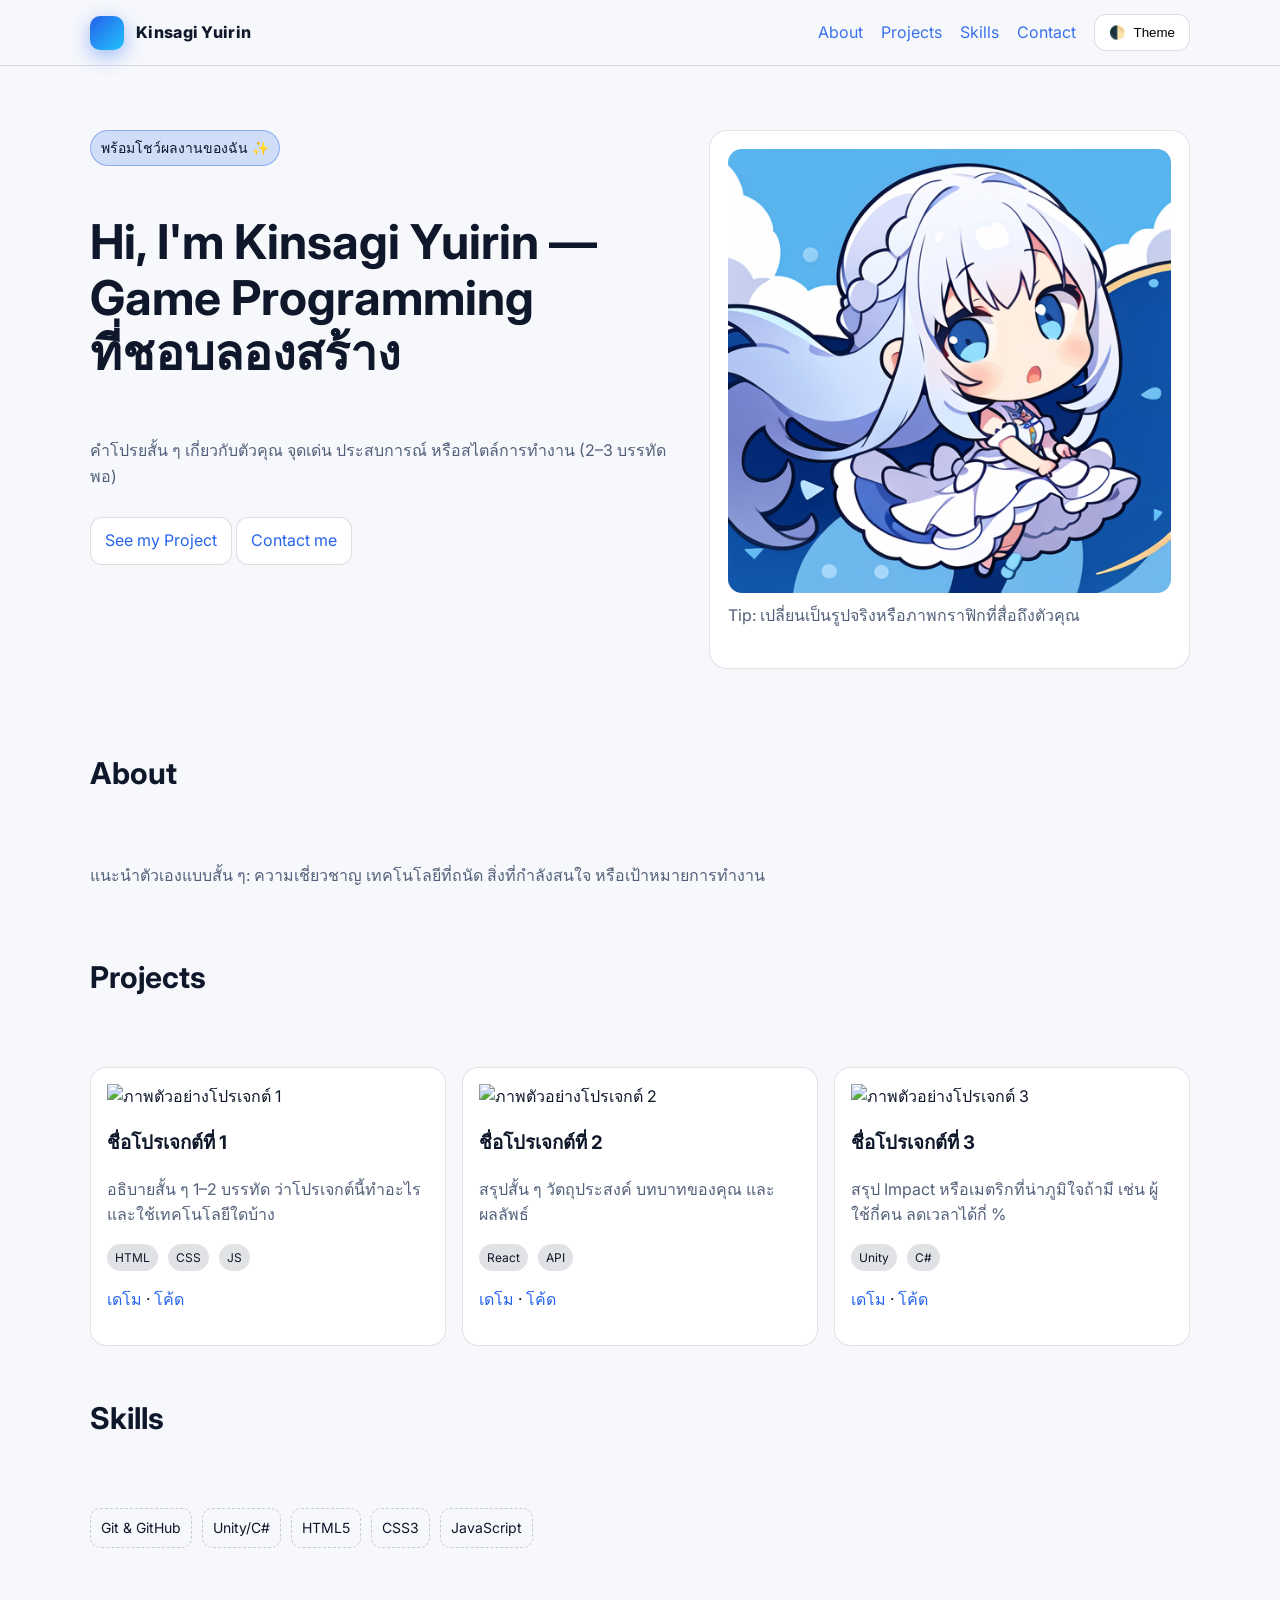
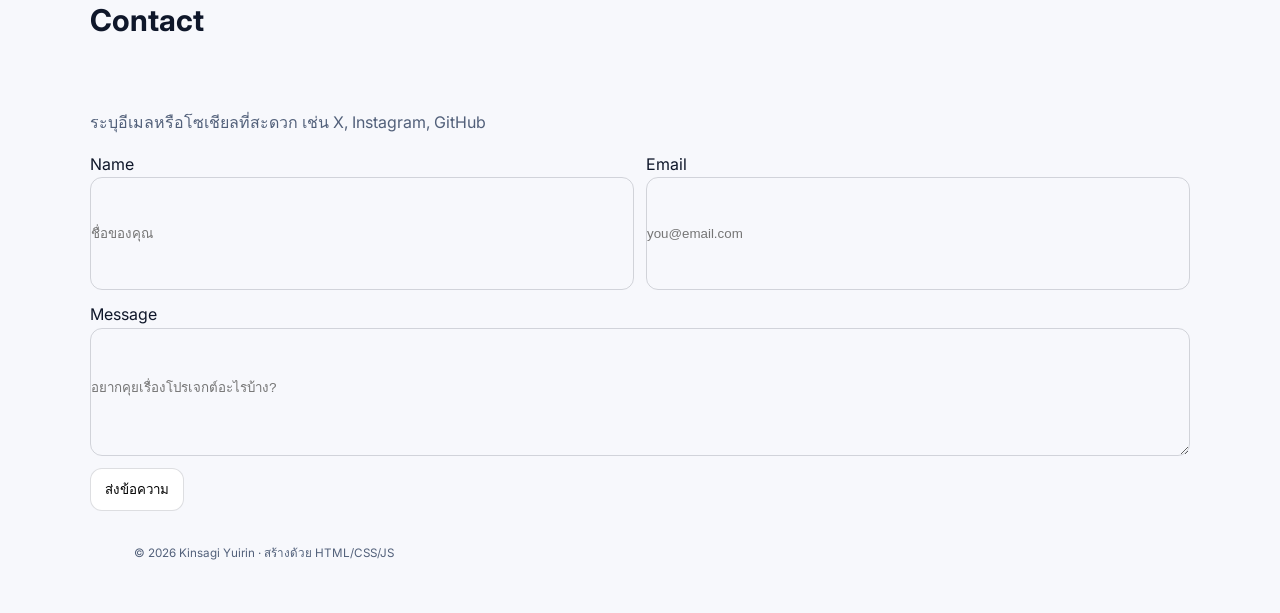
==== index.html @ 7869289a "[Update] First commit" ====
﻿<!doctype html>
<html lang="th">
<head>
  <meta charset="utf-8" />
  <meta name="viewport" content="width=device-width, initial-scale=1" />
  <title>Portfolio | Kinsagi Yuirin</title>
  <meta name="description" content="ผลงาน ประวัติ และช่องทางติดต่อของ ใส่ชื่อของคุณ" />
  <meta name="color-scheme" content="light dark">
  <link rel="preconnect" href="https://fonts.googleapis.com">
  <link rel="preconnect" href="https://fonts.gstatic.com" crossorigin>
  <link href="https://fonts.googleapis.com/css2?family=Inter:wght@300;400;600;800&display=swap" rel="stylesheet">
  <link rel="stylesheet" href="style.css">
  <script defer src="main.js"></script>
</head>
<body>
  <a href="#content" class="sr-only">ข้ามไปยังเนื้อหา</a>

  <header>
    <div class="container">
      <nav aria-label="หลัก">
        <div class="brand">
          <div class="logo" aria-hidden="true"></div>
          <span>Kinsagi Yuirin</span>
        </div>
        <div class="navlinks">
          <a href="#about">About</a>
          <a href="#projects">Projects</a>
          <a href="#skills">Skills</a>
          <a href="#contact">Contact</a>
          <button class="btn" id="themeToggle" type="button" aria-label="สลับธีม">🌓 <span class="hide-sm">Theme</span></button>
        </div>
      </nav>
    </div>
  </header>

  <main id="content" class="container">
    <!-- Hero -->
    <section class="hero" aria-labelledby="hero-title">
      <div>
        <span class="pill">พร้อมโชว์ผลงานของฉัน ✨</span>
        <h1 id="hero-title">Hi, I'm <strong>Kinsagi Yuirin</strong> — Game Programming <br> ที่ชอบลองสร้าง</h1>
        <p>คำโปรยสั้น ๆ เกี่ยวกับตัวคุณ จุดเด่น ประสบการณ์ หรือสไตล์การทำงาน (2–3 บรรทัดพอ)</p>
        <div class="space-6"></div>
        <a class="btn" href="#projects">See my Project</a>
        <a class="btn" href="#contact">Contact me</a>
      </div>
      <div class="hero-card">
        <div class="hero-portrait"><img src="./image/00068-2641504597.png"></div>
        <p class="muted" style="margin-top:10px">Tip: เปลี่ยนเป็นรูปจริงหรือภาพกราฟิกที่สื่อถึงตัวคุณ</p>
      </div>
    </section>

    <!-- About -->
    <section id="about" aria-labelledby="about-title">
      <h2 class="section-title" id="about-title">About</h2>
      <p class="muted">แนะนำตัวเองแบบสั้น ๆ: ความเชี่ยวชาญ เทคโนโลยีที่ถนัด สิ่งที่กำลังสนใจ หรือเป้าหมายการทำงาน</p>
    </section>

    <!-- Projects -->
    <section id="projects" aria-labelledby="projects-title">
      <h2 class="section-title" id="projects-title">Projects</h2>
      <div class="grid projects">
        <!-- Project Card 1 -->
        <article class="card">
          <img src="https://images.unsplash.com/photo-1526378722484-bd91ca387e72?q=80&w=800&auto=format&fit=crop" alt="ภาพตัวอย่างโปรเจกต์ 1" loading="lazy">
          <h3>ชื่อโปรเจกต์ที่ 1</h3>
          <p class="muted">อธิบายสั้น ๆ 1–2 บรรทัด ว่าโปรเจกต์นี้ทำอะไรและใช้เทคโนโลยีใดบ้าง</p>
          <p>
            <span class="tag">HTML</span>
            <span class="tag">CSS</span>
            <span class="tag">JS</span>
          </p>
          <p>
            <a href="#" aria-label="ดูเดโมโปรเจกต์ 1">เดโม</a> ·
            <a href="#" aria-label="ดูซอร์สโค้ดโปรเจกต์ 1">โค้ด</a>
          </p>
        </article>
        <!-- Project Card 2 -->
        <article class="card">
          <img src="https://images.unsplash.com/photo-1515879218367-8466d910aaa4?q=80&w=800&auto=format&fit=crop" alt="ภาพตัวอย่างโปรเจกต์ 2" loading="lazy">
          <h3>ชื่อโปรเจกต์ที่ 2</h3>
          <p class="muted">สรุปสั้น ๆ วัตถุประสงค์ บทบาทของคุณ และผลลัพธ์</p>
          <p>
            <span class="tag">React</span>
            <span class="tag">API</span>
          </p>
          <p>
            <a href="#">เดโม</a> · <a href="#">โค้ด</a>
          </p>
        </article>
        <!-- Project Card 3 -->
        <article class="card">
          <img src="https://images.unsplash.com/photo-1518770660439-4636190af475?q=80&w=800&auto=format&fit=crop" alt="ภาพตัวอย่างโปรเจกต์ 3" loading="lazy">
          <h3>ชื่อโปรเจกต์ที่ 3</h3>
          <p class="muted">สรุป Impact หรือเมตริกที่น่าภูมิใจถ้ามี เช่น ผู้ใช้กี่คน ลดเวลาได้กี่ %</p>
          <p>
            <span class="tag">Unity</span>
            <span class="tag">C#</span>
          </p>
          <p>
            <a href="#">เดโม</a> · <a href="#">โค้ด</a>
          </p>
        </article>
      </div>
    </section>

    <!-- Skills -->
    <section id="skills" aria-labelledby="skills-title">
      <h2 class="section-title" id="skills-title">Skills</h2>
      <div class="skills">
        <span class="skill">Git & GitHub</span>
        <span class="skill">Unity/C#</span>
        <span class="skill">HTML5</span>
        <span class="skill">CSS3</span>
        <span class="skill">JavaScript</span>
      </div>
    </section>

    <!-- Contact -->
    <section id="contact" aria-labelledby="contact-title">
      <h2 class="section-title" id="contact-title">Contact</h2>
      <p class="muted">ระบุอีเมลหรือโซเชียลที่สะดวก เช่น X, Instagram, GitHub</p>
      <form name="contact" netlify>
        <div class="field">
          <label for="name">Name</label>
          <input id="name" name="name" placeholder="ชื่อของคุณ" required>
        </div>
        <div class="field">
          <label for="email">Email</label>
          <input id="email" name="email" type="email" placeholder="you@email.com" required>
        </div>
        <div class="field full">
          <label for="message">Message</label>
          <textarea id="message" name="message" placeholder="อยากคุยเรื่องโปรเจกต์อะไรบ้าง?" required></textarea>
        </div>
        <button class="btn submit" type="submit">ส่งข้อความ</button>
      </form>
    </section>

    <footer>
      <div class="container">
        <small>© <span id="y"></span> Kinsagi Yuirin · สร้างด้วย HTML/CSS/JS</small>
      </div>
    </footer>
  </main>
</body>
</html>
---- style.css ----
html {
    scroll-behavior: smooth;  /* ทำให้การเลื่อนหน้าเป็นแบบ smooth */
}

:root{
  --bg: #0b1020; /* dark */
  --text: #e7e9ee;
  --muted: #aab1c5;
  --card: #121933;
  --primary: #6ea8fe; /* accent */
  --ring: #7cd4fd;
}
:root.light{
  --bg:#f7f8fc; --text:#0f172a; --muted:#52607a; --card:#ffffff; --primary:#2563eb; --ring:#22c1fb;
}
@media (prefers-color-scheme: light){
  :root{ --bg:#f7f8fc; --text:#0f172a; --muted:#52607a; --card:#ffffff; --primary:#2563eb; --ring:#22c1fb; }
}

*{ box-sizing:border-box }
html,body{ height:100% }
body{
  margin:0;
  font-family:Inter, system-ui, -apple-system, Segoe UI, Roboto, "Noto Sans Thai", sans-serif;
  background:var(--bg);
  color:var(--text);
  line-height:1.6;
}
a{ color:var(--primary); text-decoration:none }
a:focus-visible, button:focus-visible{ outline:2px solid var(--ring); outline-offset:3px; border-radius:8px }
img{ max-width:100%; height:auto; display:block }

/* Layout */
.container{ width:min(1100px, 92%); margin-inline:auto }
header{
  position:sticky; top:0;
  backdrop-filter: blur(8px);
  background:color-mix(in oklab, var(--bg) 85%, transparent);
  border-bottom:1px solid color-mix(in oklab, var(--text) 12%, transparent);
  z-index:50
}
nav{ display:flex; align-items:center; justify-content:space-between; padding:14px 0 }
.brand{ display:flex; align-items:center; gap:12px; font-weight:800; letter-spacing:.3px }
.brand .logo{
  width:34px; height:34px; border-radius:10px;
  background:linear-gradient(135deg, var(--primary), var(--ring));
  box-shadow:0 6px 20px color-mix(in oklab, var(--primary) 45%, transparent)
}
.navlinks{ display:flex; gap:18px; align-items:center }
.navlinks a{ opacity:.9 }
.btn{
  display:inline-flex; align-items:center; gap:8px;
  padding:10px 14px;
  border:1px solid color-mix(in oklab, var(--text) 14%, transparent);
  border-radius:12px;
  background:color-mix(in oklab, var(--card) 96%, transparent)
}

/* Hero */
.hero{
  display:grid; grid-template-columns: 1.1fr .9fr; gap:30px; padding:64px 0 32px
}
.hero h1{ font-size: clamp(32px, 4vw, 48px); line-height:1.15; margin:0 0 10px }
.hero p{ margin:8px 0 22px; color:var(--muted) }
.pill{
  display:inline-flex; align-items:center; gap:8px;
  padding:6px 10px; border-radius:999px;
  background:color-mix(in oklab, var(--primary) 18%, transparent);
  border:1px solid color-mix(in oklab, var(--primary) 40%, transparent);
  font-size:14px
}
.hero-card{
  background:var(--card);
  border:1px solid color-mix(in oklab, var(--text) 12%, transparent);
  border-radius:18px; padding:18px
}
.hero-portrait img{
  aspect-ratio: 1 / 1; border-radius:14px;
  background:linear-gradient(135deg, color-mix(in oklab, var(--primary) 35%, transparent), color-mix(in oklab, var(--ring) 20%, transparent));
  display:grid; place-items:center; color:#fff; font-weight:700
}

/* Sections */
section [id] { 
  padding:48px 0;
  scroll-margin-top: var(--header-h);
}
.section-title{ font-size: clamp(22px, 2.8vw, 30px); margin:0 0 18px }
.muted{ color:var(--muted) }
.grid{ display:grid; gap:16px }
.grid.projects{ grid-template-columns: repeat(auto-fit, minmax(260px, 1fr)) }
.card{
  background:var(--card);
  border:1px solid color-mix(in oklab, var(--text) 12%, transparent);
  border-radius:16px; padding:16px;
  transition: transform .15s ease, box-shadow .15s ease
}
.card:hover{
  transform: translateY(-2px);
  box-shadow: 0 12px 30px color-mix(in oklab, var(--ring) 18%, transparent)
}
.tag{
  display:inline-block; font-size:12px; padding:4px 8px; border-radius:999px;
  background:color-mix(in oklab, var(--text) 12%, transparent); margin-right:6px
}

/* Skills */
.skills{ display:flex; flex-wrap:wrap; gap:10px }
.skill{ padding:8px 10px; border:1px dashed color-mix(in oklab, var(--text) 20%, transparent); border-radius:10px; font-size:14px }

/* Contact */
form{ display:grid; grid-template-columns:1fr 1fr; gap:12px }
form .field{ display:grid }
form .field.full{ grid-column:1 / -1 }
input, textarea{
  padding:12px 14px; border-radius:12px;
  border:1px solid color-mix(in oklab, var(--text) 16%, transparent);
  background:transparent; color:var(--text)
}
textarea{ min-height:120px; resize:vertical }
.submit{ justify-self:start }

footer{ padding:30px 0 50px; color:var(--muted); font-size:14px }

/* Utilities */
.sr-only{
  position:absolute; width:1px; height:1px; padding:0; margin:-1px; overflow:hidden;
  clip:rect(0,0,0,0); white-space:nowrap; border:0
}
.space-6{ height:6px }

/* Responsive */
@media (max-width: 900px){
  .hero{ grid-template-columns:1fr }
  form{ grid-template-columns:1fr }
}
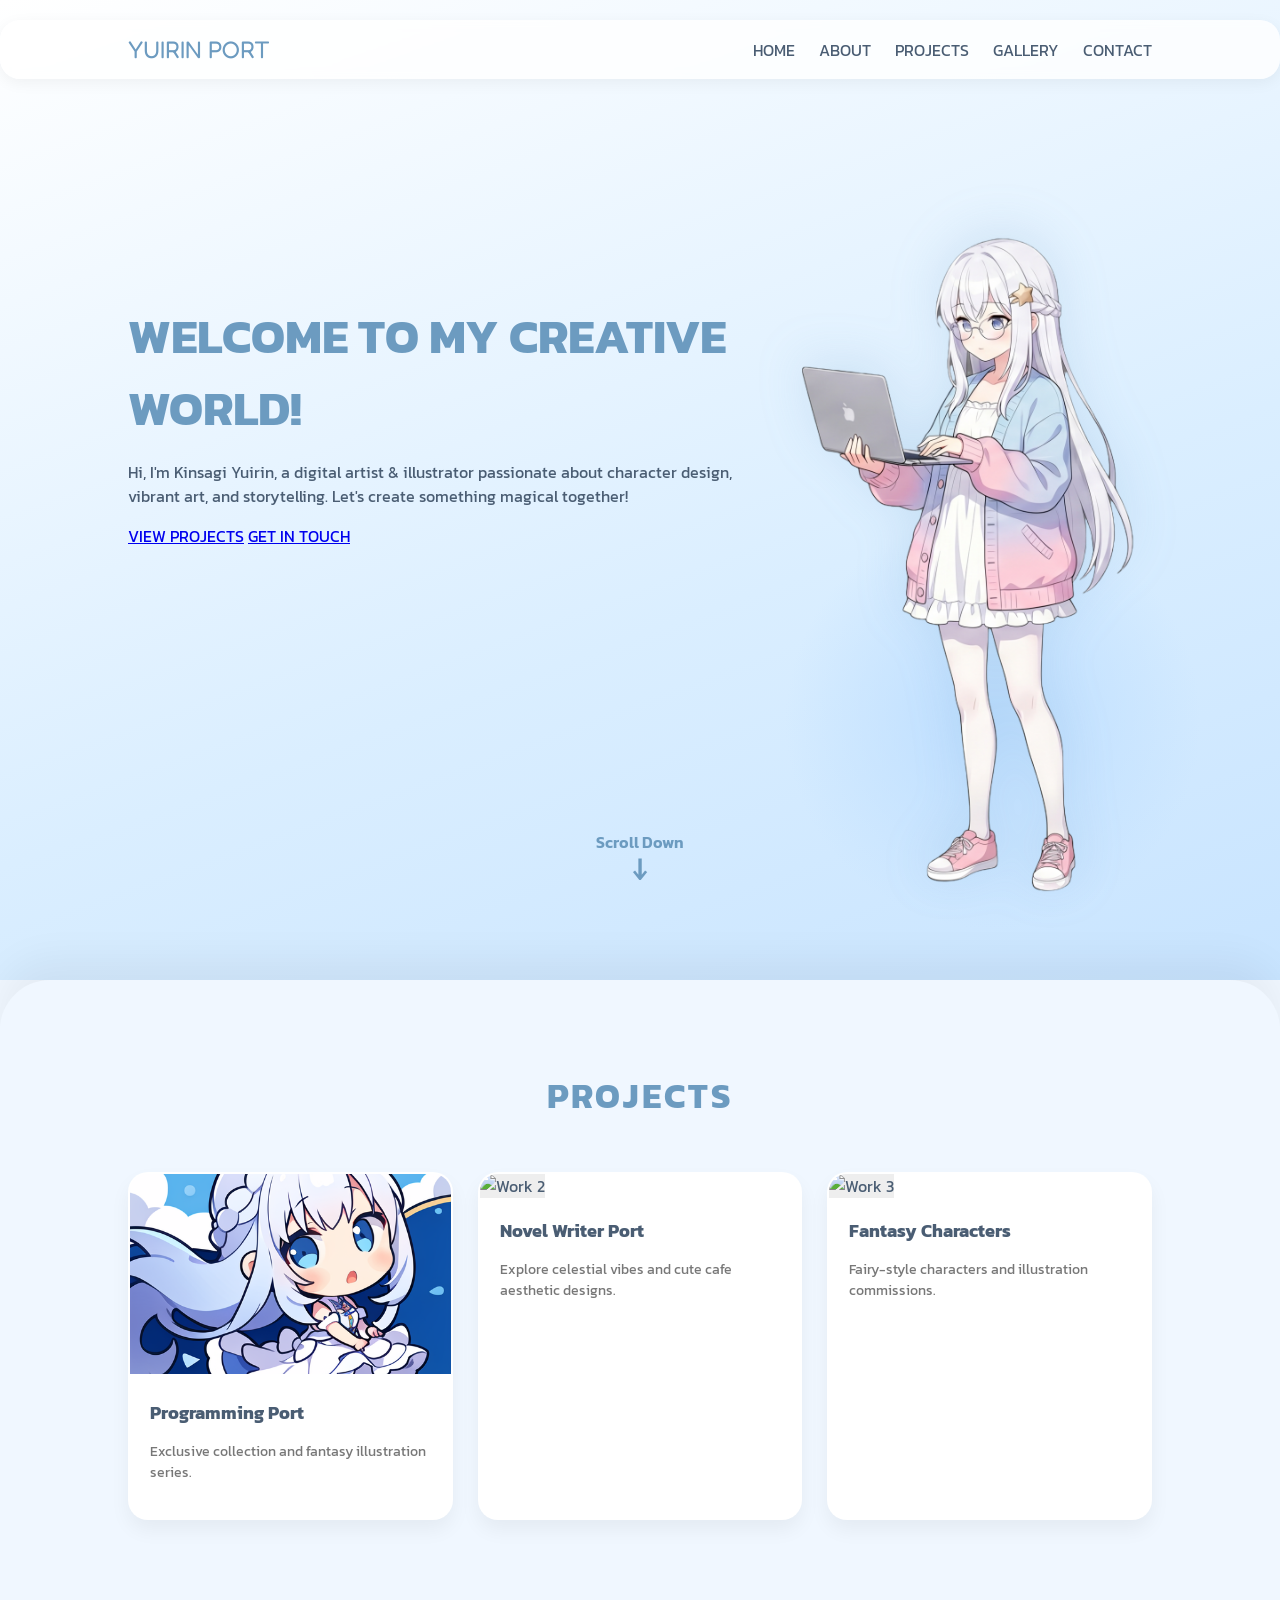
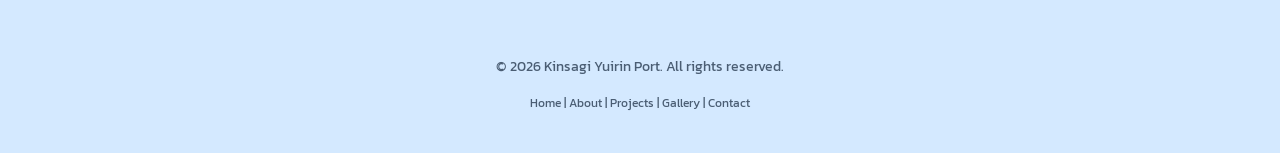
==== commit e49d94a0: "[Update] Layout" ====
--- a/index.html
+++ b/index.html
@@ -1,147 +1,335 @@
-﻿<!doctype html>
+﻿<!DOCTYPE html>
 <html lang="th">
 <head>
-  <meta charset="utf-8" />
-  <meta name="viewport" content="width=device-width, initial-scale=1" />
-  <title>Portfolio | Kinsagi Yuirin</title>
-  <meta name="description" content="ผลงาน ประวัติ และช่องทางติดต่อของ ใส่ชื่อของคุณ" />
-  <meta name="color-scheme" content="light dark">
-  <link rel="preconnect" href="https://fonts.googleapis.com">
-  <link rel="preconnect" href="https://fonts.gstatic.com" crossorigin>
-  <link href="https://fonts.googleapis.com/css2?family=Inter:wght@300;400;600;800&display=swap" rel="stylesheet">
-  <link rel="stylesheet" href="style.css">
-  <script defer src="main.js"></script>
+    <meta charset="UTF-8">
+    <meta name="viewport" content="width=device-width, initial-scale=1.0">
+    <title>Kinsagi Yuirin | Creative Portfolio</title>
+    <link href="https://fonts.googleapis.com/css2?family=Kanit:wght@300;400;600&family=Fredoka+One&display=swap" rel="stylesheet">
+    <style>
+        :root {
+            --bg-color: #f0f7ff;
+            --primary-blue: #d4e9ff;
+            --accent-blue: #6c9bc0;
+            --text-dark: #4a5d73;
+            --white: #ffffff;
+            --button-pink: #ffb7c5;
+        }
+
+        html {
+            scroll-behavior: smooth;
+        }
+
+        body {
+            margin: 0;
+            font-family: 'Kanit', sans-serif;
+            background-color: var(--bg-color);
+            color: var(--text-dark);
+            overflow-x: hidden;
+        }
+
+        /* --- Header & Nav --- */
+        header {
+            background: rgba(255, 255, 255, 0.8);
+            backdrop-filter: blur(5px);
+            padding: 15px 10%;
+            display: flex;
+            justify-content: space-between;
+            align-items: center;
+            position: fixed; /* Fixed so it doesn't break snap flow */
+            width: 80%;
+            left: 0;
+            right: 0;
+            margin: auto;
+            top: 20px;
+            z-index: 100;
+            border-radius: 20px;
+            box-shadow: 0 4px 15px rgba(0,0,0,0.05);
+        }
+
+        .logo { font-family: 'Fredoka One', cursive; font-size: 1.5rem; color: var(--accent-blue); }
+
+        nav a {
+            text-decoration: none;
+            color: var(--text-dark);
+            margin-left: 20px;
+            font-weight: 400;
+            transition: 0.3s;
+        }
+
+        nav a:hover { color: var(--accent-blue); }
+
+        /* --- Hero Section --- */
+        .hero {
+            display: flex;
+            align-items: flex-end;
+            justify-content: space-between;
+            padding: 80px 10% 0;
+            background: linear-gradient(160deg, #ffffff 0%, #daeeff 60%, #c8e4ff 100%);
+            min-height: 100vh; /* Fill the screen */
+            position: sticky;
+            top: 0;
+            z-index: 1;
+            overflow: hidden;
+        }
+
+        /* soft decorative circle behind character */
+        .hero::after {
+            content: '';
+            position: absolute;
+            right: 6%;
+            bottom: 5%;
+            width: 420px;
+            height: 420px;
+            border-radius: 50%;
+            background: radial-gradient(circle, #bddeff 0%, transparent 70%);
+            pointer-events: none;
+            z-index: 0;
+        }
+
+        .hero-text {
+            flex: 1;
+            padding-right: 40px;
+            padding-bottom: 48vh;   /* lift text up higher */
+            position: relative;
+            z-index: 2;
+        }
+        .hero-text h1 { font-size: 3rem; color: var(--accent-blue); margin-bottom: 10px; }
+
+        .hero-image {
+            flex: 0 0 350px;
+            position: relative;
+            z-index: 2;
+            display: flex;
+            justify-content: center;
+        }
+
+        .hero-image img {
+            width: 100%;
+            height: auto;
+            transform: translateY(-80px);
+            display: block;
+            mix-blend-mode: multiply;
+            filter: drop-shadow(0 -8px 24px rgba(108,155,192,0.18));
+        }
+
+        /* ============================================
+           OVERLAPPING PROJECTS SECTION
+           ============================================ */
+        .projects-wrapper {
+            position: relative;
+            z-index: 10; /* Higher than Hero */
+            background: var(--bg-color); /* Solid background to cover hero */
+            box-shadow: 0 -20px 40px rgba(0,0,0,0.05); /* Shadow on the top edge */
+            border-radius: 50px 50px 0 0;
+            padding-top: 60px;
+        }
+
+        .section-title {
+            text-align: center;
+            margin-bottom: 50px;
+            font-size: 2.2rem;
+            color: var(--accent-blue);
+            text-transform: uppercase;
+            letter-spacing: 3px;
+        }
+
+        /* --- Grid Layout --- */
+        .container { padding: 0 10%; margin-bottom: 80px; }
+        .project-grid {
+            display: grid;
+            grid-template-columns: repeat(auto-fit, minmax(280px, 1fr));
+            gap: 25px;
+        }
+
+        /* --- Project Card --- */
+        .card {
+            background: var(--white);
+            border-radius: 20px;
+            overflow: hidden;
+            box-shadow: 0 10px 20px rgba(0,0,0,0.05);
+            transition: transform 0.6s cubic-bezier(0.22, 1, 0.36, 1),
+                        opacity 0.6s ease,
+                        border-color 0.3s;
+            border: 2px solid transparent;
+            opacity: 0;
+            transform: translateY(40px);
+        }
+        .card:hover { transform: translateY(-10px); border-color: var(--primary-blue); }
+        .card-img { width: 100%; height: 200px; background: #eee; object-fit: cover; }
+        .card-content { padding: 20px; }
+        .card-content h3 { margin: 0 0 10px 0; font-size: 1.1rem; }
+        .card-content p { font-size: 0.9rem; color: #777; line-height: 1.5; }
+
+        /* --- Intersection Class --- */
+        .card.card-visible {
+            opacity: 1;
+            transform: translateY(0);
+        }
+
+        /* --- Scroll Indicators --- */
+        .scroll-indicator {
+            position: absolute;
+            left: 50%;
+            transform: translateX(-50%);
+            bottom: 105px; /* Moved up just a little bit more */
+            display: flex;
+            flex-direction: column;
+            align-items: center;
+            gap: 5px;
+            font-size: 1rem; /* Slightly larger text */
+            color: var(--accent-blue);
+            font-weight: 600;
+            transition: opacity 0.5s ease;
+            z-index: 50; /* Ensure it's above everything */
+            pointer-events: none;
+        }
+        .arrow {
+            font-size: 2rem; /* Much larger arrow */
+            animation: bounce 2s infinite;
+            line-height: 0.5;
+        }
+
+        @keyframes bounce {
+            0%, 20%, 50%, 80%, 100% {transform: translateY(0);}
+            40% {transform: translateY(15px);}
+            60% {transform: translateY(7px);}
+        }
+
+        footer {
+            background: #d4e9ff;
+            text-align: center;
+            padding: 40px;
+            font-size: 0.9rem;
+        }
+    </style>
 </head>
 <body>
-  <a href="#content" class="sr-only">ข้ามไปยังเนื้อหา</a>
-
-  <header>
+
+<header>
+    <div class="logo">YUIRIN PORT</div>
+    <nav>
+        <a href="#">HOME</a>
+        <a href="#">ABOUT</a>
+        <a href="#">PROJECTS</a>
+        <a href="#">GALLERY</a>
+        <a href="#">CONTACT</a>
+    </nav>
+</header>
+
+<section class="hero">
+    <div class="hero-text">
+        <h1>
+            <span class="line-wrap"><span class="line-inner">WELCOME TO MY</span></span>
+            <span class="line-wrap"><span class="line-inner">CREATIVE WORLD!</span></span>
+        </h1>
+        <p class="hero-desc">Hi, I'm Kinsagi Yuirin, a digital artist &amp; illustrator passionate about character design, vibrant art, and storytelling. Let's create something magical together!</p>
+        <div class="btn-group">
+            <a href="#" class="btn btn-blue">VIEW PROJECTS</a>
+            <a href="#" class="btn btn-pink">GET IN TOUCH</a>
+        </div>
+    </div>
+    <div class="hero-image">
+        <img src="image/LeftYuirinPort.png" alt="Kinsagi Yuirin Character">
+    </div>
+
+    <!-- Scroll Down Indicator -->
+    <div class="scroll-indicator scroll-down" id="indicatorDown">
+        <span>Scroll Down</span>
+        <div class="arrow">↓</div>
+    </div>
+</section>
+
+<!-- Projects section slides up as user scrolls -->
+<div class="projects-wrapper" id="projectsWrapper">
     <div class="container">
-      <nav aria-label="หลัก">
-        <div class="brand">
-          <div class="logo" aria-hidden="true"></div>
-          <span>Kinsagi Yuirin</span>
+        <h2 class="section-title">Projects</h2>
+        <div class="project-grid" id="projectGrid">
+            <div class="card">
+                <img src="image/00068-2641504597.png" class="card-img" alt="Programming Port">
+                <div class="card-content">
+                    <h3>Programming Port</h3>
+                    <p>Exclusive collection and fantasy illustration series.</p>
+                </div>
+            </div>
+            <div class="card">
+                <img src="https://via.placeholder.com/300x200/D4E9FF" class="card-img" alt="Work 2">
+                <div class="card-content">
+                    <h3>Novel Writer Port</h3>
+                    <p>Explore celestial vibes and cute cafe aesthetic designs.</p>
+                </div>
+            </div>
+            <div class="card">
+                <img src="https://via.placeholder.com/300x200/D4E9FF" class="card-img" alt="Work 3">
+                <div class="card-content">
+                    <h3>Fantasy Characters</h3>
+                    <p>Fairy-style characters and illustration commissions.</p>
+                </div>
+            </div>
         </div>
-        <div class="navlinks">
-          <a href="#about">About</a>
-          <a href="#projects">Projects</a>
-          <a href="#skills">Skills</a>
-          <a href="#contact">Contact</a>
-          <button class="btn" id="themeToggle" type="button" aria-label="สลับธีม">🌓 <span class="hide-sm">Theme</span></button>
+    </div>
+    <footer>
+        <p>© 2026 Kinsagi Yuirin Port. All rights reserved.</p>
+        <div style="margin-top:10px">
+            <small>Home | About | Projects | Gallery | Contact</small>
         </div>
-      </nav>
-    </div>
-  </header>
-
-  <main id="content" class="container">
-    <!-- Hero -->
-    <section class="hero" aria-labelledby="hero-title">
-      <div>
-        <span class="pill">พร้อมโชว์ผลงานของฉัน ✨</span>
-        <h1 id="hero-title">Hi, I'm <strong>Kinsagi Yuirin</strong> — Game Programming <br> ที่ชอบลองสร้าง</h1>
-        <p>คำโปรยสั้น ๆ เกี่ยวกับตัวคุณ จุดเด่น ประสบการณ์ หรือสไตล์การทำงาน (2–3 บรรทัดพอ)</p>
-        <div class="space-6"></div>
-        <a class="btn" href="#projects">See my Project</a>
-        <a class="btn" href="#contact">Contact me</a>
-      </div>
-      <div class="hero-card">
-        <div class="hero-portrait"><img src="./image/00068-2641504597.png"></div>
-        <p class="muted" style="margin-top:10px">Tip: เปลี่ยนเป็นรูปจริงหรือภาพกราฟิกที่สื่อถึงตัวคุณ</p>
-      </div>
-    </section>
-
-    <!-- About -->
-    <section id="about" aria-labelledby="about-title">
-      <h2 class="section-title" id="about-title">About</h2>
-      <p class="muted">แนะนำตัวเองแบบสั้น ๆ: ความเชี่ยวชาญ เทคโนโลยีที่ถนัด สิ่งที่กำลังสนใจ หรือเป้าหมายการทำงาน</p>
-    </section>
-
-    <!-- Projects -->
-    <section id="projects" aria-labelledby="projects-title">
-      <h2 class="section-title" id="projects-title">Projects</h2>
-      <div class="grid projects">
-        <!-- Project Card 1 -->
-        <article class="card">
-          <img src="https://images.unsplash.com/photo-1526378722484-bd91ca387e72?q=80&w=800&auto=format&fit=crop" alt="ภาพตัวอย่างโปรเจกต์ 1" loading="lazy">
-          <h3>ชื่อโปรเจกต์ที่ 1</h3>
-          <p class="muted">อธิบายสั้น ๆ 1–2 บรรทัด ว่าโปรเจกต์นี้ทำอะไรและใช้เทคโนโลยีใดบ้าง</p>
-          <p>
-            <span class="tag">HTML</span>
-            <span class="tag">CSS</span>
-            <span class="tag">JS</span>
-          </p>
-          <p>
-            <a href="#" aria-label="ดูเดโมโปรเจกต์ 1">เดโม</a> ·
-            <a href="#" aria-label="ดูซอร์สโค้ดโปรเจกต์ 1">โค้ด</a>
-          </p>
-        </article>
-        <!-- Project Card 2 -->
-        <article class="card">
-          <img src="https://images.unsplash.com/photo-1515879218367-8466d910aaa4?q=80&w=800&auto=format&fit=crop" alt="ภาพตัวอย่างโปรเจกต์ 2" loading="lazy">
-          <h3>ชื่อโปรเจกต์ที่ 2</h3>
-          <p class="muted">สรุปสั้น ๆ วัตถุประสงค์ บทบาทของคุณ และผลลัพธ์</p>
-          <p>
-            <span class="tag">React</span>
-            <span class="tag">API</span>
-          </p>
-          <p>
-            <a href="#">เดโม</a> · <a href="#">โค้ด</a>
-          </p>
-        </article>
-        <!-- Project Card 3 -->
-        <article class="card">
-          <img src="https://images.unsplash.com/photo-1518770660439-4636190af475?q=80&w=800&auto=format&fit=crop" alt="ภาพตัวอย่างโปรเจกต์ 3" loading="lazy">
-          <h3>ชื่อโปรเจกต์ที่ 3</h3>
-          <p class="muted">สรุป Impact หรือเมตริกที่น่าภูมิใจถ้ามี เช่น ผู้ใช้กี่คน ลดเวลาได้กี่ %</p>
-          <p>
-            <span class="tag">Unity</span>
-            <span class="tag">C#</span>
-          </p>
-          <p>
-            <a href="#">เดโม</a> · <a href="#">โค้ด</a>
-          </p>
-        </article>
-      </div>
-    </section>
-
-    <!-- Skills -->
-    <section id="skills" aria-labelledby="skills-title">
-      <h2 class="section-title" id="skills-title">Skills</h2>
-      <div class="skills">
-        <span class="skill">Git & GitHub</span>
-        <span class="skill">Unity/C#</span>
-        <span class="skill">HTML5</span>
-        <span class="skill">CSS3</span>
-        <span class="skill">JavaScript</span>
-      </div>
-    </section>
-
-    <!-- Contact -->
-    <section id="contact" aria-labelledby="contact-title">
-      <h2 class="section-title" id="contact-title">Contact</h2>
-      <p class="muted">ระบุอีเมลหรือโซเชียลที่สะดวก เช่น X, Instagram, GitHub</p>
-      <form name="contact" netlify>
-        <div class="field">
-          <label for="name">Name</label>
-          <input id="name" name="name" placeholder="ชื่อของคุณ" required>
-        </div>
-        <div class="field">
-          <label for="email">Email</label>
-          <input id="email" name="email" type="email" placeholder="you@email.com" required>
-        </div>
-        <div class="field full">
-          <label for="message">Message</label>
-          <textarea id="message" name="message" placeholder="อยากคุยเรื่องโปรเจกต์อะไรบ้าง?" required></textarea>
-        </div>
-        <button class="btn submit" type="submit">ส่งข้อความ</button>
-      </form>
-    </section>
-
-    <footer>
-      <div class="container">
-        <small>© <span id="y"></span> Kinsagi Yuirin · สร้างด้วย HTML/CSS/JS</small>
-      </div>
     </footer>
-  </main>
+</div>
+
+<script>
+const cards = document.querySelectorAll('.card');
+const indicatorDown = document.getElementById('indicatorDown');
+const wrapper = document.getElementById('projectsWrapper');
+const hero = document.querySelector('.hero');
+
+// --- Parallax Fade Effect for Hero ---
+window.addEventListener('scroll', () => {
+    const scrollY = window.scrollY;
+    const heroHeight = hero.offsetHeight;
+
+    // Calculate progress (0 to 1) based on scroll position relative to hero height
+    // We want it to fade out completely by the time we reach the bottom of the hero
+    let progress = Math.min(scrollY / heroHeight, 1);
+
+    // Apply Opacity (1 to 0)
+    hero.style.opacity = 1 - progress;
+
+    // Apply Slide Up (0 to -100px)
+    hero.style.transform = `translateY(${-progress * 100}px)`;
+
+    // Optional: Scale down slightly for more depth
+    // hero.style.transform += ` scale(${1 - (progress * 0.05)})`;
+});
+
+// Observer for individual project cards
+const cardObserver = new IntersectionObserver((entries) => {        entries.forEach(entry => {
+            if (entry.isIntersecting) {
+                entry.target.classList.add('card-visible');
+            } else {
+                entry.target.classList.remove('card-visible');
+            }
+        });
+    }, {
+        threshold: 0.1,
+        rootMargin: '0px 0px -50px 0px'
+    });
+
+    cards.forEach(card => cardObserver.observe(card));
+
+    // Observer for Section transitions (Indicator handling)
+    const sectionObserver = new IntersectionObserver((entries) => {
+        entries.forEach(entry => {
+            if (entry.isIntersecting) {
+                indicatorDown.style.opacity = '0';
+            } else {
+                indicatorDown.style.opacity = '1';
+            }
+        });
+    }, {
+        threshold: 0.05
+    });
+
+    sectionObserver.observe(wrapper);
+</script>
+
 </body>
-</html>
+</html>
